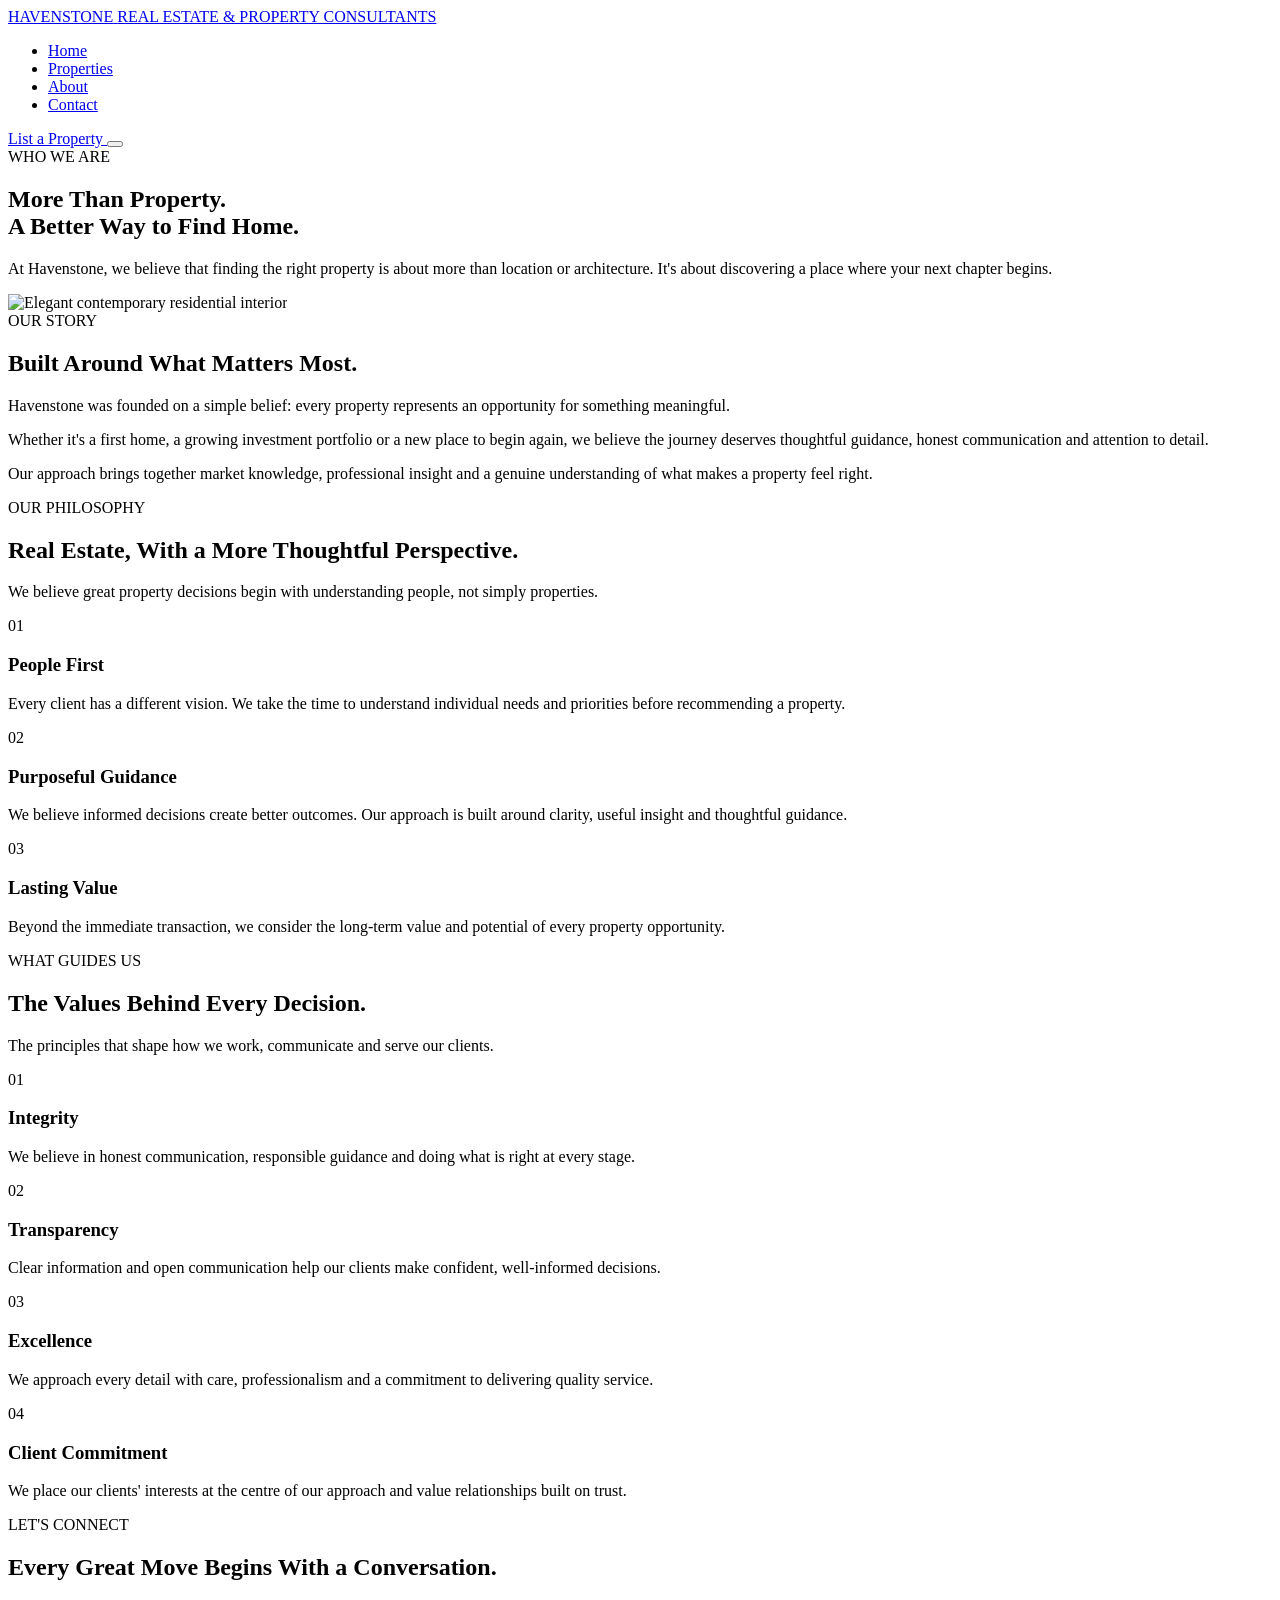
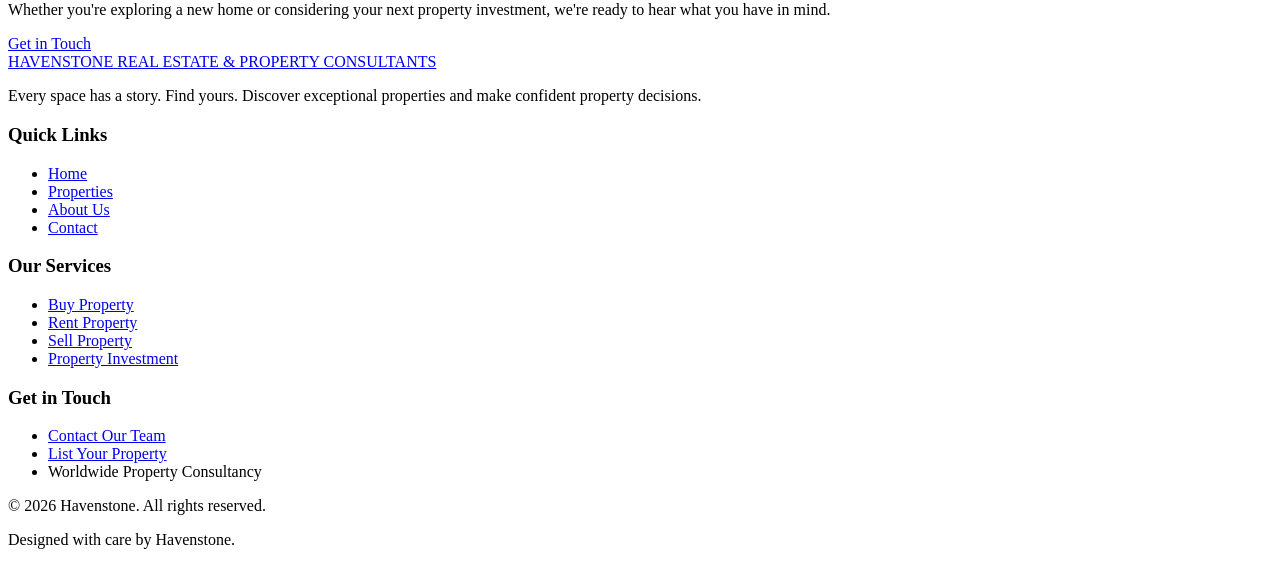
==== about.html @ 88f371af "Add files via upload" ====
<!DOCTYPE html>
<html lang="en">

<head>
    <meta charset="UTF-8">
    <meta name="viewport" content="width=device-width, initial-scale=1.0">

    <meta name="description" content="Discover the story, philosophy and values behind Havenstone Real Estate & Property Consultants.">

    <title>About Us | Havenstone</title>

    <link rel="preconnect" href="https://fonts.googleapis.com">
    <link rel="preconnect" href="https://fonts.gstatic.com" crossorigin>

    <link href="https://fonts.googleapis.com/css2?family=DM+Sans:wght@400;500;600;700&family=Inter:wght@400;500;600;700&display=swap" rel="stylesheet">

    <link rel="stylesheet" href="css/style.css">
</head>

<body>


<!-- NAVIGATION -->
<header class="site-header">

    <nav class="navbar container">

        <a href="index.html" class="logo">
            <span class="logo-name">HAVENSTONE</span>
            <span class="logo-subtitle">REAL ESTATE & PROPERTY CONSULTANTS</span>
        </a>

        <ul class="nav-links" id="navLinks">

            <li><a href="index.html">Home</a></li>

            <li><a href="properties.html">Properties</a></li>

            <li><a href="about.html" class="active">About</a></li>

            <li><a href="contact.html">Contact</a></li>

        </ul>

        <a href="contact.html" class="nav-button">
            List a Property
        </a>

        <button class="menu-toggle" id="menuToggle"
            aria-label="Open navigation menu"
            aria-expanded="false">

            <span></span>
            <span></span>
            <span></span>

        </button>

    </nav>

</header>
<!-- END NAVIGATION -->



<!-- ABOUT HERO SECTION -->
<section class="about-hero">

    <div class="container">

        <span class="section-label">WHO WE ARE</span>

        <h1>More Than Property.<br> A Better Way to Find Home.</h1>

        <p>
            At Havenstone, we believe that finding the right property
            is about more than location or architecture. It's about
            discovering a place where your next chapter begins.
        </p>

    </div>

</section>
<!-- END ABOUT HERO SECTION -->

<!-- OUR STORY SECTION -->
<section class="our-story">

    <div class="container">

        <div class="story-content">

            <div class="story-image">
                <img
                    src="https://images.unsplash.com/photo-1600210492486-724fe5c67fb0?w=1000"
                    alt="Elegant contemporary residential interior"
                >
            </div>

            <div class="story-text">

                <span class="section-label">OUR STORY</span>

                <h2>Built Around What Matters Most.</h2>

                <p>
                    Havenstone was founded on a simple belief:
                    every property represents an opportunity
                    for something meaningful.
                </p>

                <p>
                    Whether it's a first home, a growing investment
                    portfolio or a new place to begin again, we
                    believe the journey deserves thoughtful guidance,
                    honest communication and attention to detail.
                </p>

                <p>
                    Our approach brings together market knowledge,
                    professional insight and a genuine understanding
                    of what makes a property feel right.
                </p>

            </div>

        </div>

    </div>

</section>
<!-- END OUR STORY SECTION -->

<!-- OUR PHILOSOPHY SECTION -->
<section class="our-philosophy">

    <div class="container">

        <div class="philosophy-heading">

            <span class="section-label">OUR PHILOSOPHY</span>

            <h2>Real Estate, With a More Thoughtful Perspective.</h2>

            <p>
                We believe great property decisions begin with
                understanding people, not simply properties.
            </p>

        </div>

        <div class="philosophy-grid">

            <div class="philosophy-card">
                <span class="philosophy-number">01</span>
                <h3>People First</h3>
                <p>
                    Every client has a different vision. We take
                    the time to understand individual needs and
                    priorities before recommending a property.
                </p>
            </div>

            <div class="philosophy-card">
                <span class="philosophy-number">02</span>
                <h3>Purposeful Guidance</h3>
                <p>
                    We believe informed decisions create better
                    outcomes. Our approach is built around clarity,
                    useful insight and thoughtful guidance.
                </p>
            </div>

            <div class="philosophy-card">
                <span class="philosophy-number">03</span>
                <h3>Lasting Value</h3>
                <p>
                    Beyond the immediate transaction, we consider
                    the long-term value and potential of every
                    property opportunity.
                </p>
            </div>

        </div>

    </div>

</section>
<!-- END OUR PHILOSOPHY SECTION -->

<!-- OUR VALUES SECTION -->
<section class="our-values">

    <div class="container">

        <div class="values-heading">
            <span class="section-label">WHAT GUIDES US</span>
            <h2>The Values Behind Every Decision.</h2>
            <p>
                The principles that shape how we work,
                communicate and serve our clients.
            </p>
        </div>

        <div class="values-grid">

            <div class="value-card">
                <div class="value-icon">01</div>
                <h3>Integrity</h3>
                <p>
                    We believe in honest communication,
                    responsible guidance and doing
                    what is right at every stage.
                </p>
            </div>

            <div class="value-card">
                <div class="value-icon">02</div>
                <h3>Transparency</h3>
                <p>
                    Clear information and open communication
                    help our clients make confident,
                    well-informed decisions.
                </p>
            </div>

            <div class="value-card">
                <div class="value-icon">03</div>
                <h3>Excellence</h3>
                <p>
                    We approach every detail with care,
                    professionalism and a commitment
                    to delivering quality service.
                </p>
            </div>

            <div class="value-card">
                <div class="value-icon">04</div>
                <h3>Client Commitment</h3>
                <p>
                    We place our clients' interests at the
                    centre of our approach and value
                    relationships built on trust.
                </p>
            </div>

        </div>

    </div>

</section>
<!-- END OUR VALUES SECTION -->


<!-- ABOUT CONTACT CTA -->
<section class="about-cta">

    <div class="container">

        <span class="section-label">LET'S CONNECT</span>

        <h2>Every Great Move Begins With a Conversation.</h2>

        <p>
            Whether you're exploring a new home or considering
            your next property investment, we're ready to hear
            what you have in mind.
        </p>

        <a href="contact.html" class="about-cta-button">
            Get in Touch
        </a>

    </div>

</section>
<!-- END ABOUT CONTACT CTA -->

<footer class="site-footer">
    <div class="container">

        <div class="footer-grid">

            <div class="footer-brand">
                <a href="index.html" class="logo">
                    <span class="logo-name">HAVENSTONE</span>
                    <span class="logo-subtitle">
                        REAL ESTATE & PROPERTY CONSULTANTS
                    </span>
                </a>

                <p>
                    Every space has a story. Find yours.
                    Discover exceptional properties and
                    make confident property decisions.
                </p>
            </div>

            <div class="footer-column">
                <h3>Quick Links</h3>
                <ul>
                    <li><a href="index.html">Home</a></li>
                    <li><a href="properties.html">Properties</a></li>
                    <li><a href="about.html">About Us</a></li>
                    <li><a href="contact.html">Contact</a></li>
                </ul>
            </div>

            <div class="footer-column">
                <h3>Our Services</h3>
                <ul>
                    <li><a href="properties.html">Buy Property</a></li>
                    <li><a href="properties.html">Rent Property</a></li>
                    <li><a href="properties.html">Sell Property</a></li>
                    <li><a href="properties.html">Property Investment</a></li>
                </ul>
            </div>

            <div class="footer-column">
                <h3>Get in Touch</h3>
                <ul>
                    <li><a href="contact.html">Contact Our Team</a></li>
                    <li><a href="contact.html">List Your Property</a></li>
                    <li>Worldwide Property Consultancy</li>
                </ul>
            </div>

        </div>

        <div class="footer-bottom">
            <p>© 2026 Havenstone. All rights reserved.</p>
            <p>Designed with care by Havenstone.</p>
        </div>

    </div>
</footer>

    <script src="js/main.js"></script>

</body>
</html>
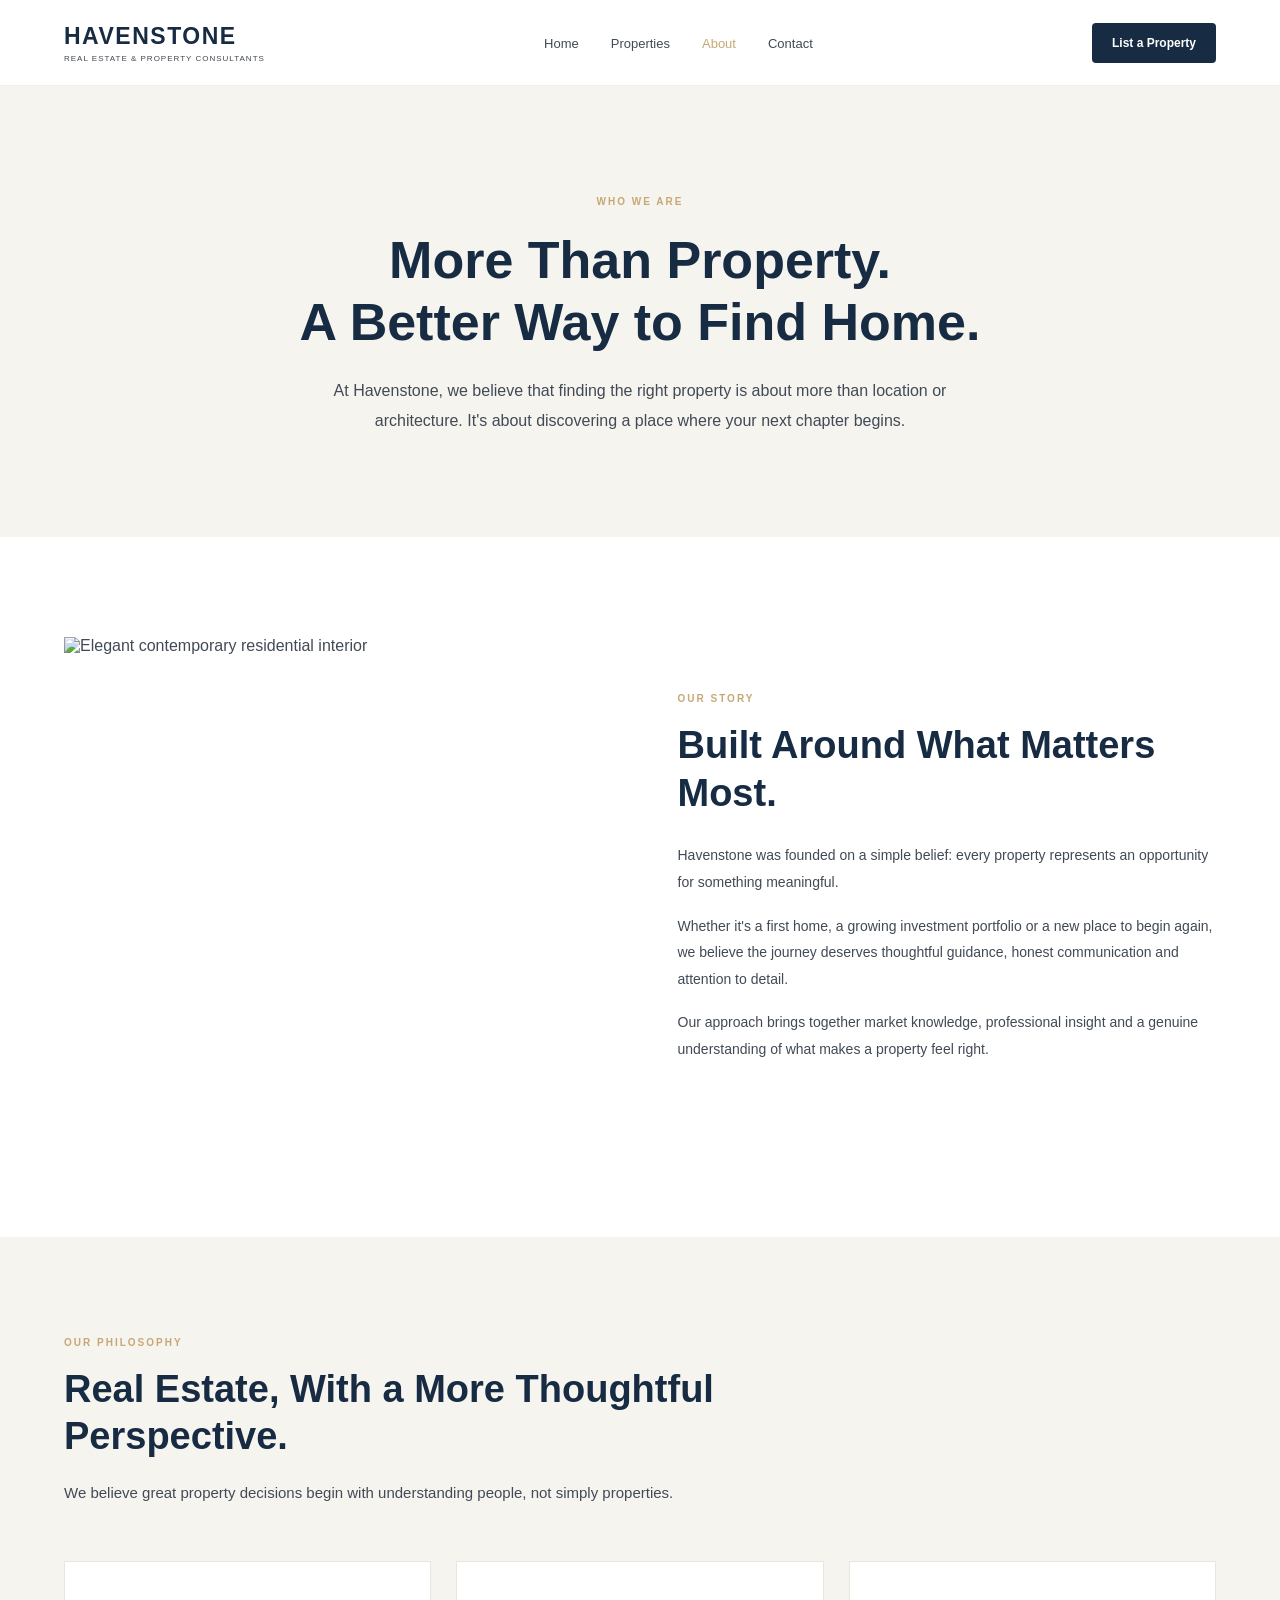
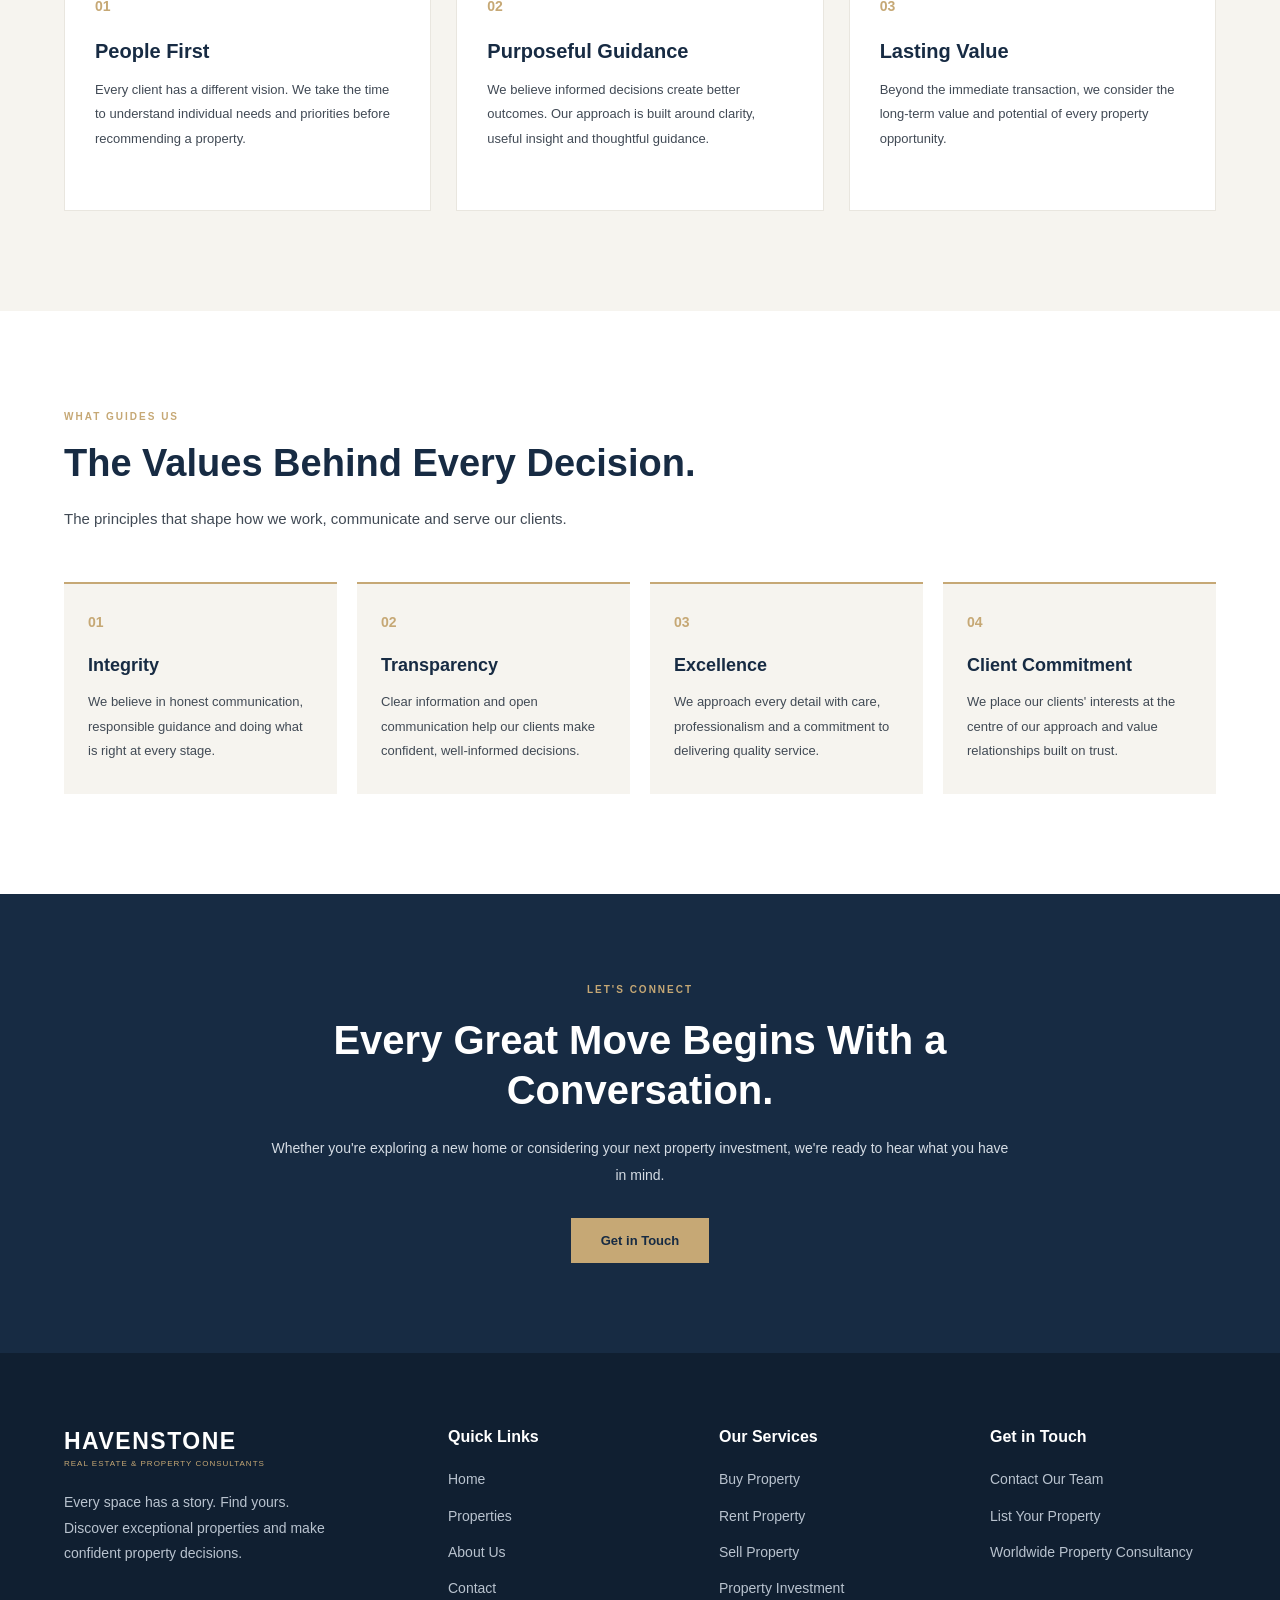
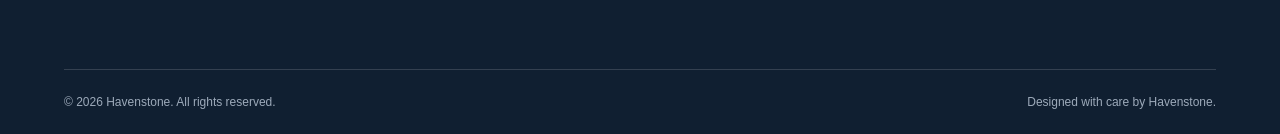
==== commit 82d5d410: "Update about.html" ====
--- a/about.html
+++ b/about.html
@@ -15,7 +15,7 @@
 
     <link href="https://fonts.googleapis.com/css2?family=DM+Sans:wght@400;500;600;700&family=Inter:wght@400;500;600;700&display=swap" rel="stylesheet">
 
-    <link rel="stylesheet" href="css/style.css">
+    <link rel="stylesheet" href="style.css">
 </head>
 
 <body>
@@ -336,7 +336,7 @@
     </div>
 </footer>
 
-    <script src="js/main.js"></script>
+    <script src="main.js"></script>
 
 </body>
 </html>
--- a/style.css
+++ b/style.css
@@ -0,0 +1,2002 @@
+
+/* ========================================
+   HAVENSTONE REAL ESTATE
+   MAIN STYLESHEET
+======================================== */
+
+
+/* ========================================
+   1. DESIGN SYSTEM
+======================================== */
+
+:root {
+    --navy: #172B43;
+    --ivory: #F6F4EF;
+    --gold: #C6A875;
+    --slate: #414A55;
+    --white: #FFFFFF;
+
+    --light-gray: #EEEEEE;
+    --border-color: #E2E2E2;
+}
+
+
+/* ========================================
+   2. GLOBAL RESET
+======================================== */
+
+* {
+    margin: 0;
+    padding: 0;
+    box-sizing: border-box;
+}
+
+html {
+    scroll-behavior: smooth;
+}
+
+body {
+    font-family: 'Inter', sans-serif;
+    background: var(--ivory);
+    color: var(--slate);
+}
+
+a {
+    text-decoration: none;
+    color: inherit;
+}
+
+button,
+input,
+select {
+    font-family: inherit;
+}
+
+.container {
+    width: 90%;
+    max-width: 1200px;
+    margin: 0 auto;
+}
+
+
+/* ========================================
+   3. NAVIGATION BAR
+======================================== */
+
+.site-header {
+    background: var(--white);
+    border-bottom: 1px solid var(--light-gray);
+
+    position: sticky;
+    top: 0;
+    z-index: 1000;
+}
+
+.navbar {
+    min-height: 85px;
+
+    display: flex;
+    align-items: center;
+    justify-content: space-between;
+    gap: 25px;
+}
+
+
+/* BRAND LOGO */
+
+.logo {
+    display: flex;
+    flex-direction: column;
+    gap: 4px;
+    color: var(--navy);
+}
+
+.logo-name {
+    font-family: 'DM Sans', sans-serif;
+    font-size: 23px;
+    font-weight: 700;
+    letter-spacing: 1.5px;
+}
+
+.logo-subtitle {
+    font-size: 8px;
+    letter-spacing: 1px;
+    color: var(--slate);
+}
+
+
+/* NAVIGATION LINKS */
+
+.nav-links {
+    display: flex;
+    align-items: center;
+    gap: 32px;
+    list-style: none;
+}
+
+.nav-links a {
+    font-size: 13px;
+    font-weight: 500;
+    transition: color 0.3s ease;
+}
+
+.nav-links a:hover,
+.nav-links a.active {
+    color: var(--gold);
+}
+
+
+/* NAVIGATION BUTTON */
+
+.nav-button {
+    background: var(--navy);
+    color: var(--white);
+
+    padding: 13px 20px;
+    font-size: 12px;
+    font-weight: 600;
+
+    border-radius: 4px;
+    transition: background 0.3s ease;
+}
+
+.nav-button:hover {
+    background: var(--slate);
+}
+
+
+/* MOBILE MENU ICON */
+
+.menu-toggle {
+    display: none;
+    background: none;
+    border: none;
+    cursor: pointer;
+}
+
+.menu-toggle span {
+    display: block;
+    width: 25px;
+    height: 2px;
+    background: var(--navy);
+    margin: 5px 0;
+}
+
+
+/* ========================================
+   4. HERO SECTION
+======================================== */
+
+.hero {
+    min-height: 620px;
+
+    background-image: url(
+        'https://images.unsplash.com/photo-1600607687939-ce8a6c25118c?w=1800'
+    );
+
+    background-size: cover;
+    background-position: center;
+    background-repeat: no-repeat;
+}
+
+
+/* HERO OVERLAY */
+
+.hero-overlay {
+    min-height: 620px;
+
+    background: linear-gradient(
+        90deg,
+        rgba(23, 43, 67, 0.88),
+        rgba(23, 43, 67, 0.35)
+    );
+
+    display: flex;
+    align-items: center;
+}
+
+
+/* HERO CONTENT */
+
+.hero-content {
+    color: var(--white);
+
+    padding-top: 60px;
+    padding-bottom: 60px;
+}
+
+
+/* HERO LABEL */
+
+.hero-label {
+    display: inline-block;
+
+    color: var(--gold);
+    font-size: 11px;
+    font-weight: 600;
+    letter-spacing: 2px;
+
+    margin-bottom: 22px;
+}
+
+
+/* HERO HEADING */
+
+.hero h1 {
+    font-family: 'DM Sans', sans-serif;
+
+    font-size: clamp(38px, 6vw, 68px);
+    font-weight: 700;
+    line-height: 1.12;
+
+    max-width: 700px;
+    margin-bottom: 22px;
+}
+
+.hero h1 span {
+    color: var(--gold);
+}
+
+
+/* HERO DESCRIPTION */
+
+.hero-description {
+    font-size: 15px;
+    line-height: 1.8;
+
+    max-width: 470px;
+
+    color: #E5E9EE;
+    margin-bottom: 30px;
+}
+
+
+/* HERO BUTTON */
+
+.hero-button {
+    display: inline-block;
+
+    background: var(--gold);
+    color: var(--navy);
+
+    padding: 16px 27px;
+
+    border-radius: 4px;
+
+    font-size: 13px;
+    font-weight: 700;
+
+    transition: 0.3s ease;
+}
+
+.hero-button:hover {
+    background: var(--white);
+    transform: translateY(-2px);
+}
+
+
+/* ========================================
+   5. PROPERTY SEARCH SECTION
+======================================== */
+
+.search-section {
+    position: relative;
+
+    margin-top: -55px;
+    z-index: 10;
+
+    padding-bottom: 70px;
+}
+
+
+/* SEARCH BOX */
+
+.search-box {
+    background: var(--white);
+
+    padding: 28px;
+    border-radius: 6px;
+
+    box-shadow: 0 12px 35px rgba(0, 0, 0, 0.09);
+}
+
+
+/* SEARCH TABS */
+
+.search-tabs {
+    display: flex;
+    gap: 25px;
+
+    border-bottom: 1px solid var(--light-gray);
+
+    margin-bottom: 25px;
+}
+
+.search-tab {
+    background: none;
+    border: none;
+
+    padding: 0 0 14px;
+
+    font-size: 14px;
+    font-weight: 600;
+    color: #888888;
+
+    cursor: pointer;
+    position: relative;
+}
+
+.search-tab.active {
+    color: var(--navy);
+}
+
+.search-tab.active::after {
+    content: "";
+
+    position: absolute;
+    bottom: -1px;
+    left: 0;
+
+    width: 100%;
+    height: 3px;
+
+    background: var(--gold);
+}
+
+
+/* SEARCH FORM */
+
+.property-search {
+    display: grid;
+
+    grid-template-columns: 1.3fr 1fr 1fr auto;
+
+    align-items: end;
+    gap: 18px;
+}
+
+
+/* SEARCH FIELDS */
+
+.search-field {
+    display: flex;
+    flex-direction: column;
+    gap: 10px;
+}
+
+.search-field label {
+    font-size: 12px;
+    font-weight: 600;
+    color: var(--navy);
+}
+
+.search-field input,
+.search-field select {
+    width: 100%;
+    min-height: 48px;
+
+    padding: 0 12px;
+
+    border: 1px solid var(--border-color);
+    border-radius: 4px;
+
+    background: var(--white);
+    color: var(--slate);
+
+    font-size: 12px;
+    outline: none;
+}
+
+.search-field input:focus,
+.search-field select:focus {
+    border-color: var(--gold);
+}
+
+
+/* SEARCH BUTTON */
+
+.search-button {
+    min-height: 48px;
+    padding: 0 22px;
+
+    background: var(--navy);
+    color: var(--white);
+
+    border: none;
+    border-radius: 4px;
+
+    font-size: 12px;
+    font-weight: 600;
+
+    cursor: pointer;
+    transition: 0.3s ease;
+}
+
+.search-button:hover {
+    background: var(--gold);
+    color: var(--navy);
+}
+
+
+/* ========================================
+   6. TABLET RESPONSIVENESS
+======================================== */
+
+@media (max-width: 900px) {
+
+    .property-search {
+        grid-template-columns: repeat(2, 1fr);
+    }
+
+    .search-button {
+        width: 100%;
+    }
+
+}
+
+
+/* ========================================
+   7. MOBILE RESPONSIVENESS
+======================================== */
+
+@media (max-width: 768px) {
+
+    /* NAVIGATION */
+
+    .navbar {
+        min-height: 75px;
+    }
+
+    .logo-name {
+        font-size: 20px;
+    }
+
+    .logo-subtitle {
+        font-size: 7px;
+    }
+
+    .nav-links {
+        display: none;
+
+        position: absolute;
+        top: 75px;
+        left: 0;
+
+        width: 100%;
+
+        background: var(--white);
+
+        flex-direction: column;
+        align-items: flex-start;
+
+        gap: 0;
+        padding: 15px 5%;
+
+        border-top: 1px solid var(--light-gray);
+    }
+
+    .nav-links.open {
+        display: flex;
+    }
+
+    .nav-links li {
+        width: 100%;
+        padding: 14px 0;
+    }
+
+    .nav-button {
+        display: none;
+    }
+
+    .menu-toggle {
+        display: block;
+    }
+
+
+    /* HERO */
+
+    .hero,
+    .hero-overlay {
+        min-height: 560px;
+    }
+
+    .hero-overlay {
+        background: linear-gradient(
+            90deg,
+            rgba(23, 43, 67, 0.88),
+            rgba(23, 43, 67, 0.55)
+        );
+    }
+
+    .hero-content {
+        padding-top: 70px;
+        padding-bottom: 70px;
+    }
+
+    .hero-label {
+        font-size: 9px;
+        letter-spacing: 1.5px;
+    }
+
+    .hero h1 {
+        font-size: 42px;
+    }
+
+    .hero-description {
+        font-size: 14px;
+    }
+
+
+    /* PROPERTY SEARCH */
+
+    .search-section {
+        margin-top: -35px;
+        padding-bottom: 50px;
+    }
+
+    .search-box {
+        padding: 22px 18px;
+    }
+
+    .search-tabs {
+        gap: 25px;
+    }
+
+    .property-search {
+        grid-template-columns: 1fr;
+        gap: 18px;
+    }
+
+    .search-button {
+        width: 100%;
+    }
+
+}
+
+/* ========================================
+   8. FEATURED PROPERTIES
+======================================== */
+
+.featured-properties {
+    padding: 80px 0;
+    background: var(--ivory);
+}
+
+
+/* SECTION HEADING */
+
+.section-heading {
+    display: flex;
+    justify-content: space-between;
+    align-items: end;
+    gap: 20px;
+    margin-bottom: 40px;
+}
+
+.section-label {
+    display: block;
+    color: var(--gold);
+    font-size: 10px;
+    font-weight: 700;
+    letter-spacing: 2px;
+    margin-bottom: 12px;
+}
+
+.section-heading h2 {
+    font-family: 'DM Sans', sans-serif;
+    font-size: 34px;
+    color: var(--navy);
+    margin-bottom: 12px;
+}
+
+.section-heading p {
+    font-size: 14px;
+    line-height: 1.7;
+    color: var(--slate);
+}
+
+.view-all {
+    color: var(--navy);
+    font-size: 12px;
+    font-weight: 700;
+    white-space: nowrap;
+    padding-bottom: 5px;
+}
+
+.view-all:hover {
+    color: var(--gold);
+}
+
+
+/* PROPERTY GRID */
+
+.property-grid {
+    display: grid;
+    grid-template-columns: repeat(3, 1fr);
+    gap: 25px;
+}
+
+
+/* PROPERTY CARD */
+
+.property-card {
+    background: var(--white);
+    border: 1px solid #EAEAEA;
+    transition: transform 0.3s ease,
+                box-shadow 0.3s ease;
+}
+
+.property-card:hover {
+    transform: translateY(-5px);
+    box-shadow: 0 12px 30px rgba(0, 0, 0, 0.08);
+}
+
+
+/* PROPERTY IMAGE */
+
+.property-image {
+    position: relative;
+    height: 230px;
+    overflow: hidden;
+}
+
+.property-image img {
+    width: 100%;
+    height: 100%;
+    object-fit: cover;
+    display: block;
+    transition: transform 0.5s ease;
+}
+
+.property-card:hover .property-image img {
+    transform: scale(1.05);
+}
+
+
+/* PROPERTY STATUS */
+
+.property-status {
+    position: absolute;
+    top: 15px;
+    left: 15px;
+
+    background: var(--gold);
+    color: var(--navy);
+
+    padding: 7px 12px;
+
+    font-size: 10px;
+    font-weight: 700;
+    text-transform: uppercase;
+    letter-spacing: 0.5px;
+}
+
+.property-status.rent {
+    background: var(--navy);
+    color: var(--white);
+}
+
+
+/* PROPERTY DETAILS */
+
+.property-details {
+    padding: 22px;
+}
+
+.property-type {
+    color: var(--gold);
+    font-size: 10px;
+    font-weight: 700;
+    letter-spacing: 1.2px;
+}
+
+.property-details h3 {
+    font-family: 'DM Sans', sans-serif;
+    font-size: 19px;
+    color: var(--navy);
+    margin: 12px 0 8px;
+}
+
+.property-location {
+    font-size: 12px;
+    color: #777777;
+    margin-bottom: 20px;
+}
+
+
+/* PROPERTY PRICE */
+
+.property-price {
+    font-family: 'DM Sans', sans-serif;
+    font-size: 22px;
+    font-weight: 700;
+    color: var(--navy);
+    margin-bottom: 18px;
+}
+
+.property-price small {
+    font-family: 'Inter', sans-serif;
+    font-size: 11px;
+    font-weight: 400;
+    color: #777777;
+}
+
+
+/* PROPERTY FEATURES */
+
+.property-features {
+    display: flex;
+    justify-content: space-between;
+    gap: 8px;
+
+    padding: 15px 0;
+
+    border-top: 1px solid var(--light-gray);
+    border-bottom: 1px solid var(--light-gray);
+}
+
+.property-features span {
+    font-size: 11px;
+    color: var(--slate);
+}
+
+
+/* PROPERTY LINK */
+
+.property-link {
+    display: inline-block;
+    margin-top: 18px;
+
+    color: var(--navy);
+    font-size: 12px;
+    font-weight: 700;
+}
+
+.property-link:hover {
+    color: var(--gold);
+}
+
+
+/* TABLET */
+
+@media (max-width: 900px) {
+
+    .property-grid {
+        grid-template-columns: repeat(2, 1fr);
+    }
+
+}
+
+
+/* MOBILE */
+
+@media (max-width: 600px) {
+
+    .featured-properties {
+        padding: 55px 0;
+    }
+
+    .section-heading {
+        align-items: flex-start;
+        flex-direction: column;
+        margin-bottom: 28px;
+    }
+
+    .section-heading h2 {
+        font-size: 28px;
+    }
+
+    .property-grid {
+        grid-template-columns: 1fr;
+        gap: 25px;
+    }
+
+    .property-image {
+        height: 230px;
+    }
+
+}
+/* WHY CHOOSE HAVENSTONE */
+
+.why-choose-us {
+    background-color: var(--ivory);
+    padding: 100px 0;
+}
+
+.benefits-grid {
+    display: grid;
+    grid-template-columns: repeat(4, 1fr);
+    gap: 24px;
+    margin-top: 55px;
+}
+
+.benefit-card {
+    background-color: #ffffff;
+    padding: 35px 25px;
+    border: 1px solid #e9e6df;
+    transition: transform 0.3s ease,
+                box-shadow 0.3s ease;
+}
+
+.benefit-card:hover {
+    transform: translateY(-5px);
+    box-shadow: 0 12px 30px rgba(23, 43, 67, 0.08);
+}
+
+.benefit-icon {
+    width: 52px;
+    height: 52px;
+    display: flex;
+    align-items: center;
+    justify-content: center;
+    background-color: var(--ivory);
+    color: var(--gold);
+    font-size: 30px;
+    margin-bottom: 25px;
+}
+
+.benefit-card h3 {
+    color: var(--navy);
+    font-size: 19px;
+    line-height: 1.4;
+    margin-bottom: 14px;
+}
+
+.benefit-card p {
+    color: var(--slate);
+    font-size: 15px;
+    line-height: 1.8;
+}
+
+/* TABLET */
+
+@media (max-width: 900px) {
+    .benefits-grid {
+        grid-template-columns: repeat(2, 1fr);
+    }
+}
+
+/* MOBILE */
+
+@media (max-width: 600px) {
+    .why-choose-us {
+        padding: 70px 0;
+    }
+
+    .benefits-grid {
+        grid-template-columns: 1fr;
+        gap: 18px;
+        margin-top: 35px;
+    }
+
+    .benefit-card {
+        padding: 28px 24px;
+    }
+}
+/* CLIENT TESTIMONIALS */
+
+.testimonials {
+    background-color: #ffffff;
+    padding: 100px 0;
+}
+
+.testimonial-grid {
+    display: grid;
+    grid-template-columns: repeat(3, 1fr);
+    gap: 25px;
+    margin-top: 55px;
+}
+
+.testimonial-card {
+    background-color: var(--ivory);
+    padding: 35px 30px;
+    border: 1px solid #e9e6df;
+}
+
+.testimonial-stars {
+    color: var(--gold);
+    font-size: 19px;
+    letter-spacing: 4px;
+    margin-bottom: 22px;
+}
+
+.testimonial-quote {
+    color: var(--slate);
+    font-size: 15px;
+    line-height: 1.9;
+    margin-bottom: 30px;
+}
+
+.testimonial-client {
+    display: flex;
+    align-items: center;
+    gap: 14px;
+    border-top: 1px solid #e2ded5;
+    padding-top: 22px;
+}
+
+.client-avatar {
+    width: 45px;
+    height: 45px;
+    border-radius: 50%;
+    background-color: var(--navy);
+    color: var(--gold);
+    display: flex;
+    align-items: center;
+    justify-content: center;
+    font-size: 14px;
+    font-weight: 600;
+    flex-shrink: 0;
+}
+
+.testimonial-client h3 {
+    color: var(--navy);
+    font-size: 15px;
+    margin-bottom: 5px;
+}
+
+.testimonial-client span {
+    color: var(--slate);
+    font-size: 12px;
+}
+
+/* TABLET */
+
+@media (max-width: 900px) {
+    .testimonial-grid {
+        grid-template-columns: repeat(2, 1fr);
+    }
+}
+
+/* MOBILE */
+
+@media (max-width: 600px) {
+    .testimonials {
+        padding: 70px 0;
+    }
+
+    .testimonial-grid {
+        grid-template-columns: 1fr;
+        gap: 18px;
+        margin-top: 35px;
+    }
+
+    .testimonial-card {
+        padding: 28px 24px;
+    }
+}
+/* CONTACT CALL TO ACTION */
+
+.contact-cta {
+    background-color: var(--navy);
+    padding: 100px 20px;
+    text-align: center;
+}
+
+.cta-content {
+    max-width: 750px;
+    margin: 0 auto;
+}
+
+.cta-label {
+    color: var(--gold);
+    font-size: 12px;
+    font-weight: 600;
+    letter-spacing: 2px;
+}
+
+.cta-content h2 {
+    color: #ffffff;
+    font-size: 42px;
+    line-height: 1.25;
+    margin: 22px 0;
+}
+
+.cta-content p {
+    color: #d5dce4;
+    font-size: 16px;
+    line-height: 1.8;
+    margin-bottom: 32px;
+}
+
+.cta-button {
+    display: inline-block;
+    background-color: var(--gold);
+    color: var(--navy);
+    padding: 15px 32px;
+    text-decoration: none;
+    font-size: 14px;
+    font-weight: 600;
+    transition: background-color 0.3s ease;
+}
+
+.cta-button:hover {
+    background-color: #d8bd8c;
+}
+
+/* MOBILE */
+
+@media (max-width: 600px) {
+    .contact-cta {
+        padding: 75px 20px;
+    }
+
+    .cta-content h2 {
+        font-size: 30px;
+    }
+
+    .cta-content p {
+        font-size: 14px;
+    }
+}
+/* WEBSITE FOOTER */
+
+.site-footer {
+    background-color: #101f31;
+    color: #ffffff;
+    padding: 75px 0 25px;
+}
+
+.footer-grid {
+    display: grid;
+    grid-template-columns: 1.5fr 1fr 1fr 1fr;
+    gap: 45px;
+    padding-bottom: 55px;
+}
+
+.footer-brand .logo {
+    display: inline-flex;
+    flex-direction: column;
+    text-decoration: none;
+    margin-bottom: 22px;
+}
+
+.footer-brand .logo-name {
+    color: #ffffff;
+}
+
+.footer-brand .logo-subtitle {
+    color: var(--gold);
+}
+
+.footer-brand p {
+    color: #b9c3cf;
+    font-size: 14px;
+    line-height: 1.8;
+    max-width: 280px;
+}
+
+.footer-column h3 {
+    color: #ffffff;
+    font-size: 16px;
+    margin-bottom: 22px;
+}
+
+.footer-column ul {
+    list-style: none;
+    padding: 0;
+    margin: 0;
+}
+
+.footer-column li {
+    margin-bottom: 14px;
+    color: #b9c3cf;
+    font-size: 14px;
+    line-height: 1.6;
+}
+
+.footer-column a {
+    color: #b9c3cf;
+    text-decoration: none;
+    transition: color 0.3s ease;
+}
+
+.footer-column a:hover {
+    color: var(--gold);
+}
+
+.footer-bottom {
+    border-top: 1px solid rgba(255, 255, 255, 0.15);
+    padding-top: 25px;
+    display: flex;
+    justify-content: space-between;
+    gap: 15px;
+}
+
+.footer-bottom p {
+    color: #9daaba;
+    font-size: 12px;
+}
+
+/* TABLET */
+
+@media (max-width: 900px) {
+    .footer-grid {
+        grid-template-columns: repeat(2, 1fr);
+        gap: 40px;
+    }
+}
+
+/* MOBILE */
+
+@media (max-width: 600px) {
+    .site-footer {
+        padding: 60px 0 25px;
+    }
+
+    .footer-grid {
+        grid-template-columns: 1fr 1fr;
+        gap: 35px 20px;
+    }
+
+    .footer-brand {
+        grid-column: 1 / -1;
+    }
+
+    .footer-bottom {
+        flex-direction: column;
+        text-align: center;
+        gap: 12px;
+    }
+}
+/* PROPERTIES PAGE INTRODUCTION */
+
+.properties-hero {
+    background-color: var(--ivory);
+    padding: 90px 0 75px;
+    text-align: center;
+}
+
+.properties-hero .container {
+    max-width: 850px;
+}
+
+.properties-hero h1 {
+    color: var(--navy);
+    font-size: 46px;
+    line-height: 1.2;
+    margin: 20px 0;
+}
+
+.properties-hero p {
+    color: var(--slate);
+    font-size: 16px;
+    line-height: 1.8;
+    max-width: 680px;
+    margin: 0 auto;
+}
+
+/* MOBILE */
+
+@media (max-width: 600px) {
+    .properties-hero {
+        padding: 65px 20px 55px;
+    }
+
+    .properties-hero h1 {
+        font-size: 32px;
+    }
+
+    .properties-hero p {
+        font-size: 14px;
+    }
+}
+/* PROPERTY LISTINGS SECTION */
+
+.property-listings {
+    background-color: #ffffff;
+    padding: 70px 0 100px;
+}
+
+.listing-heading {
+    display: flex;
+    justify-content: space-between;
+    align-items: flex-end;
+    gap: 20px;
+    margin-bottom: 35px;
+}
+
+.listing-heading h2 {
+    color: var(--navy);
+    font-size: 32px;
+    margin-top: 12px;
+}
+
+.listing-heading p {
+    color: var(--slate);
+    font-size: 14px;
+}
+
+.listing-filters {
+    display: grid;
+    grid-template-columns: 1.4fr 1fr 1fr auto;
+    gap: 18px;
+    align-items: end;
+    padding: 28px;
+    background-color: var(--ivory);
+    border: 1px solid #e9e6df;
+}
+
+.filter-field {
+    display: flex;
+    flex-direction: column;
+    gap: 10px;
+}
+
+.filter-field label {
+    color: var(--navy);
+    font-size: 13px;
+    font-weight: 600;
+}
+
+.filter-field input,
+.filter-field select {
+    width: 100%;
+    height: 48px;
+    padding: 0 13px;
+    border: 1px solid #dedbd3;
+    background-color: #ffffff;
+    color: var(--slate);
+    font-family: inherit;
+    font-size: 13px;
+    outline: none;
+}
+
+.filter-field input:focus,
+.filter-field select:focus {
+    border-color: var(--gold);
+}
+
+.listing-search-button {
+    height: 48px;
+    padding: 0 22px;
+    border: none;
+    background-color: var(--navy);
+    color: #ffffff;
+    font-family: inherit;
+    font-size: 13px;
+    font-weight: 600;
+    cursor: pointer;
+    transition: background-color 0.3s ease;
+}
+
+.listing-search-button:hover {
+    background-color: #263f5c;
+}
+
+.listing-results {
+    margin-top: 30px;
+    padding-bottom: 18px;
+    border-bottom: 1px solid #e9e6df;
+}
+
+.listing-results p {
+    color: var(--slate);
+    font-size: 14px;
+}
+
+/* TABLET */
+
+@media (max-width: 900px) {
+    .listing-filters {
+        grid-template-columns: repeat(2, 1fr);
+    }
+}
+
+/* MOBILE */
+
+@media (max-width: 600px) {
+    .property-listings {
+        padding: 55px 0 75px;
+    }
+
+    .listing-heading {
+        flex-direction: column;
+        align-items: flex-start;
+    }
+
+    .listing-heading h2 {
+        font-size: 27px;
+    }
+
+    .listing-filters {
+        grid-template-columns: 1fr;
+        padding: 22px;
+        gap: 20px;
+    }
+
+    .listing-search-button {
+        width: 100%;
+    }
+}
+/* PROPERTIES PAGE LISTING GRID */
+
+.listing-grid {
+    margin-top: 30px;
+}
+
+.listing-grid .property-card {
+    height: 100%;
+    display: flex;
+    flex-direction: column;
+}
+
+.listing-grid .property-image {
+    position: relative;
+    overflow: hidden;
+}
+
+.listing-grid .property-image img {
+    width: 100%;
+    height: 240px;
+    object-fit: cover;
+    display: block;
+    transition: transform 0.4s ease;
+}
+
+.listing-grid .property-card:hover .property-image img {
+    transform: scale(1.04);
+}
+
+.listing-grid .property-details {
+    flex: 1;
+    display: flex;
+    flex-direction: column;
+}
+
+.listing-grid .property-link {
+    margin-top: auto;
+    padding-top: 20px;
+}
+
+@media (max-width: 600px) {
+    .listing-grid .property-image img {
+        height: 220px;
+    }
+}
+
+/* ABOUT PAGE HERO */
+
+.about-hero {
+    background-color: var(--ivory);
+    padding: 110px 0 100px;
+    text-align: center;
+}
+
+.about-hero .container {
+    max-width: 900px;
+}
+
+.about-hero h1 {
+    color: var(--navy);
+    font-size: 52px;
+    line-height: 1.2;
+    font-weight: 600;
+    margin: 22px 0;
+}
+
+.about-hero p {
+    color: var(--slate);
+    font-size: 16px;
+    line-height: 1.9;
+    max-width: 680px;
+    margin: 0 auto;
+}
+
+@media (max-width: 600px) {
+
+    .about-hero {
+        padding: 75px 20px 70px;
+    }
+
+    .about-hero h1 {
+        font-size: 34px;
+    }
+
+    .about-hero p {
+        font-size: 14px;
+    }
+
+}
+
+/* OUR STORY SECTION */
+
+.our-story {
+    background-color: var(--white);
+    padding: 100px 0;
+}
+
+.story-content {
+    display: grid;
+    grid-template-columns: 1fr 1fr;
+    align-items: center;
+    gap: 75px;
+}
+
+.story-image {
+    height: 500px;
+    overflow: hidden;
+}
+
+.story-image img {
+    width: 100%;
+    height: 100%;
+    object-fit: cover;
+    display: block;
+}
+
+.story-text h2 {
+    color: var(--navy);
+    font-size: 38px;
+    line-height: 1.25;
+    margin: 18px 0 25px;
+}
+
+.story-text p {
+    color: var(--slate);
+    font-size: 14px;
+    line-height: 1.9;
+    margin-bottom: 17px;
+}
+
+.story-link {
+    display: inline-block;
+    color: var(--navy);
+    font-size: 14px;
+    font-weight: 600;
+    text-decoration: none;
+    margin-top: 12px;
+    border-bottom: 1px solid var(--gold);
+    padding-bottom: 6px;
+}
+
+.story-link:hover {
+    color: var(--gold);
+}
+
+@media (max-width: 800px) {
+
+    .our-story {
+        padding: 70px 0;
+    }
+
+    .story-content {
+        grid-template-columns: 1fr;
+        gap: 40px;
+    }
+
+    .story-image {
+        height: 350px;
+    }
+
+    .story-text h2 {
+        font-size: 31px;
+    }
+
+}
+
+/* OUR PHILOSOPHY SECTION */
+
+.our-philosophy {
+    background-color: var(--ivory);
+    padding: 100px 0;
+}
+
+.philosophy-heading {
+    max-width: 700px;
+    margin-bottom: 55px;
+}
+
+.philosophy-heading h2 {
+    color: var(--navy);
+    font-size: 38px;
+    line-height: 1.25;
+    margin: 18px 0;
+}
+
+.philosophy-heading p {
+    color: var(--slate);
+    font-size: 15px;
+    line-height: 1.8;
+}
+
+.philosophy-grid {
+    display: grid;
+    grid-template-columns: repeat(3, 1fr);
+    gap: 25px;
+}
+
+.philosophy-card {
+    background-color: var(--white);
+    padding: 35px 30px;
+    border: 1px solid #e9e6df;
+    min-height: 250px;
+}
+
+.philosophy-number {
+    color: var(--gold);
+    font-size: 14px;
+    font-weight: 700;
+}
+
+.philosophy-card h3 {
+    color: var(--navy);
+    font-size: 20px;
+    margin: 25px 0 15px;
+}
+
+.philosophy-card p {
+    color: var(--slate);
+    font-size: 13px;
+    line-height: 1.9;
+}
+
+@media (max-width: 800px) {
+
+    .our-philosophy {
+        padding: 70px 0;
+    }
+
+    .philosophy-heading h2 {
+        font-size: 31px;
+    }
+
+    .philosophy-grid {
+        grid-template-columns: 1fr;
+        gap: 18px;
+    }
+
+    .philosophy-card {
+        min-height: auto;
+        padding: 30px 25px;
+    }
+
+}
+
+/* OUR VALUES SECTION */
+
+.our-values {
+    background-color: var(--white);
+    padding: 100px 0;
+}
+
+.values-heading {
+    max-width: 650px;
+    margin-bottom: 50px;
+}
+
+.values-heading h2 {
+    color: var(--navy);
+    font-size: 38px;
+    line-height: 1.25;
+    margin: 18px 0;
+}
+
+.values-heading p {
+    color: var(--slate);
+    font-size: 15px;
+    line-height: 1.8;
+}
+
+.values-grid {
+    display: grid;
+    grid-template-columns: repeat(4, 1fr);
+    gap: 20px;
+}
+
+.value-card {
+    padding: 30px 24px;
+    background-color: var(--ivory);
+    border-top: 2px solid var(--gold);
+}
+
+.value-icon {
+    color: var(--gold);
+    font-size: 14px;
+    font-weight: 700;
+    margin-bottom: 25px;
+}
+
+.value-card h3 {
+    color: var(--navy);
+    font-size: 18px;
+    margin-bottom: 14px;
+}
+
+.value-card p {
+    color: var(--slate);
+    font-size: 13px;
+    line-height: 1.9;
+}
+
+@media (max-width: 900px) {
+    .values-grid {
+        grid-template-columns: repeat(2, 1fr);
+    }
+}
+
+@media (max-width: 600px) {
+    .our-values {
+        padding: 70px 0;
+    }
+
+    .values-heading h2 {
+        font-size: 31px;
+    }
+
+    .values-grid {
+        grid-template-columns: 1fr;
+    }
+
+    .value-card {
+        padding: 28px 24px;
+    }
+}
+
+/* ABOUT PAGE CONTACT CTA */
+
+.about-cta {
+    background-color: var(--navy);
+    padding: 90px 20px;
+    text-align: center;
+}
+
+.about-cta .container {
+    max-width: 750px;
+}
+
+.about-cta h2 {
+    color: var(--white);
+    font-size: 40px;
+    line-height: 1.25;
+    margin: 20px 0;
+}
+
+.about-cta p {
+    color: #d5dce4;
+    font-size: 14px;
+    line-height: 1.9;
+    margin-bottom: 30px;
+}
+
+.about-cta-button {
+    display: inline-block;
+    background-color: var(--gold);
+    color: var(--navy);
+    padding: 15px 30px;
+    font-size: 13px;
+    font-weight: 600;
+    text-decoration: none;
+    transition: background-color 0.3s ease;
+}
+
+.about-cta-button:hover {
+    background-color: #d7bd91;
+}
+
+@media (max-width: 600px) {
+
+    .about-cta {
+        padding: 70px 20px;
+    }
+
+    .about-cta h2 {
+        font-size: 31px;
+    }
+
+}
+
+/* CONTACT PAGE HERO */
+
+.contact-hero {
+    background-color: var(--ivory);
+    padding: 100px 0 85px;
+    text-align: center;
+}
+
+.contact-hero .container {
+    max-width: 850px;
+}
+
+.contact-hero h1 {
+    color: var(--navy);
+    font-size: 48px;
+    line-height: 1.2;
+    margin: 22px 0;
+}
+
+.contact-hero p {
+    color: var(--slate);
+    font-size: 15px;
+    line-height: 1.9;
+    max-width: 650px;
+    margin: 0 auto;
+}
+
+@media (max-width: 600px) {
+
+    .contact-hero {
+        padding: 75px 20px 65px;
+    }
+
+    .contact-hero h1 {
+        font-size: 34px;
+    }
+
+    .contact-hero p {
+        font-size: 14px;
+    }
+
+}
+
+/* CONTACT INFORMATION SECTION */
+
+.contact-section {
+    background-color: var(--white);
+    padding: 90px 0;
+}
+
+.contact-layout {
+    display: grid;
+    grid-template-columns: 0.85fr 1.15fr;
+    gap: 75px;
+    align-items: start;
+}
+
+.contact-information h2 {
+    color: var(--navy);
+    font-size: 34px;
+    line-height: 1.25;
+    margin: 18px 0;
+}
+
+.contact-intro {
+    color: var(--slate);
+    font-size: 14px;
+    line-height: 1.9;
+    margin-bottom: 35px;
+}
+
+.contact-detail {
+    padding: 20px 0;
+    border-bottom: 1px solid #e9e6df;
+}
+
+.contact-detail-label {
+    display: block;
+    color: var(--gold);
+    font-size: 11px;
+    font-weight: 700;
+    letter-spacing: 1px;
+    margin-bottom: 10px;
+}
+
+.contact-detail p {
+    color: var(--slate);
+    font-size: 14px;
+    line-height: 1.7;
+}
+
+@media (max-width: 800px) {
+
+    .contact-section {
+        padding: 65px 0;
+    }
+
+    .contact-layout {
+        grid-template-columns: 1fr;
+        gap: 45px;
+    }
+
+    .contact-information h2 {
+        font-size: 30px;
+    }
+
+}
+
+/* CONTACT FORM */
+
+.contact-form-wrapper {
+    background-color: var(--ivory);
+    padding: 40px;
+    border: 1px solid #e9e6df;
+}
+
+.form-heading {
+    margin-bottom: 30px;
+}
+
+.form-heading h2 {
+    color: var(--navy);
+    font-size: 30px;
+    margin: 15px 0 10px;
+}
+
+.form-heading p {
+    color: var(--slate);
+    font-size: 13px;
+    line-height: 1.8;
+}
+
+.form-row {
+    display: grid;
+    grid-template-columns: 1fr 1fr;
+    gap: 18px;
+}
+
+.form-group {
+    display: flex;
+    flex-direction: column;
+    gap: 9px;
+    margin-bottom: 22px;
+}
+
+.form-group label {
+    color: var(--navy);
+    font-size: 13px;
+    font-weight: 600;
+}
+
+.form-group input,
+.form-group select,
+.form-group textarea {
+    width: 100%;
+    padding: 14px;
+    border: 1px solid #dedbd3;
+    background-color: var(--white);
+    color: var(--slate);
+    font-family: inherit;
+    font-size: 13px;
+    outline: none;
+}
+
+.form-group input,
+.form-group select {
+    height: 48px;
+}
+
+.form-group textarea {
+    resize: vertical;
+    min-height: 140px;
+}
+
+.form-group input:focus,
+.form-group select:focus,
+.form-group textarea:focus {
+    border-color: var(--gold);
+}
+
+.contact-submit-button {
+    width: 100%;
+    padding: 16px;
+    border: none;
+    background-color: var(--navy);
+    color: var(--white);
+    font-family: inherit;
+    font-size: 13px;
+    font-weight: 600;
+    cursor: pointer;
+    transition: background-color 0.3s ease;
+}
+
+.contact-submit-button:hover {
+    background-color: #263f5c;
+}
+
+.form-feedback {
+    color: var(--slate);
+    font-size: 13px;
+    line-height: 1.6;
+    margin-top: 15px;
+}
+
+@media (max-width: 600px) {
+
+    .contact-form-wrapper {
+        padding: 25px 20px;
+    }
+
+    .form-row {
+        grid-template-columns: 1fr;
+        gap: 0;
+    }
+
+    .form-heading h2 {
+        font-size: 26px;
+    }
+
+}
+
+/* =================================
+   PROPERTY DETAILS PAGE
+================================= */
+
+.property-details-page {
+    background-color: var(--ivory);
+    min-height: 70vh;
+}
+
+.property-details-section {
+    padding: 80px 6%;
+}
+
+.property-details-container {
+    max-width: 1200px;
+    margin: 0 auto;
+    display: grid;
+    grid-template-columns: 1.2fr 1fr;
+    gap: 50px;
+    align-items: center;
+}
+
+.property-details-image {
+    width: 100%;
+    height: 480px;
+    overflow: hidden;
+    border-radius: 8px;
+}
+
+.property-details-image img {
+    width: 100%;
+    height: 100%;
+    object-fit: cover;
+}
+
+.property-details-info .property-location {
+    color: var(--slate);
+    margin-bottom: 12px;
+}
+
+.property-details-info h1 {
+    color: var(--navy);
+    font-family: 'DM Sans', sans-serif;
+    font-size: 38px;
+    margin-bottom: 18px;
+}
+
+.property-details-info .property-price {
+    color: var(--gold);
+    font-size: 25px;
+    font-weight: 700;
+    margin-bottom: 25px;
+}
+
+.property-details-features {
+    display: flex;
+    flex-wrap: wrap;
+    gap: 20px;
+    margin-bottom: 25px;
+    color: var(--slate);
+}
+
+#detailDescription {
+    color: var(--slate);
+    line-height: 1.8;
+    margin-bottom: 30px;
+}
+
+/* Mobile layout */
+
+@media (max-width: 768px) {
+    .property-details-section {
+        padding: 45px 5%;
+    }
+
+    .property-details-container {
+        grid-template-columns: 1fr;
+        gap: 30px;
+    }
+
+    .property-details-image {
+        height: 300px;
+    }
+
+    .property-details-info h1 {
+        font-size: 30px;
+    }
+}
+
+
+/* ========================================
+   END OF HAVENSTONE STYLESHEET
+======================================== */
